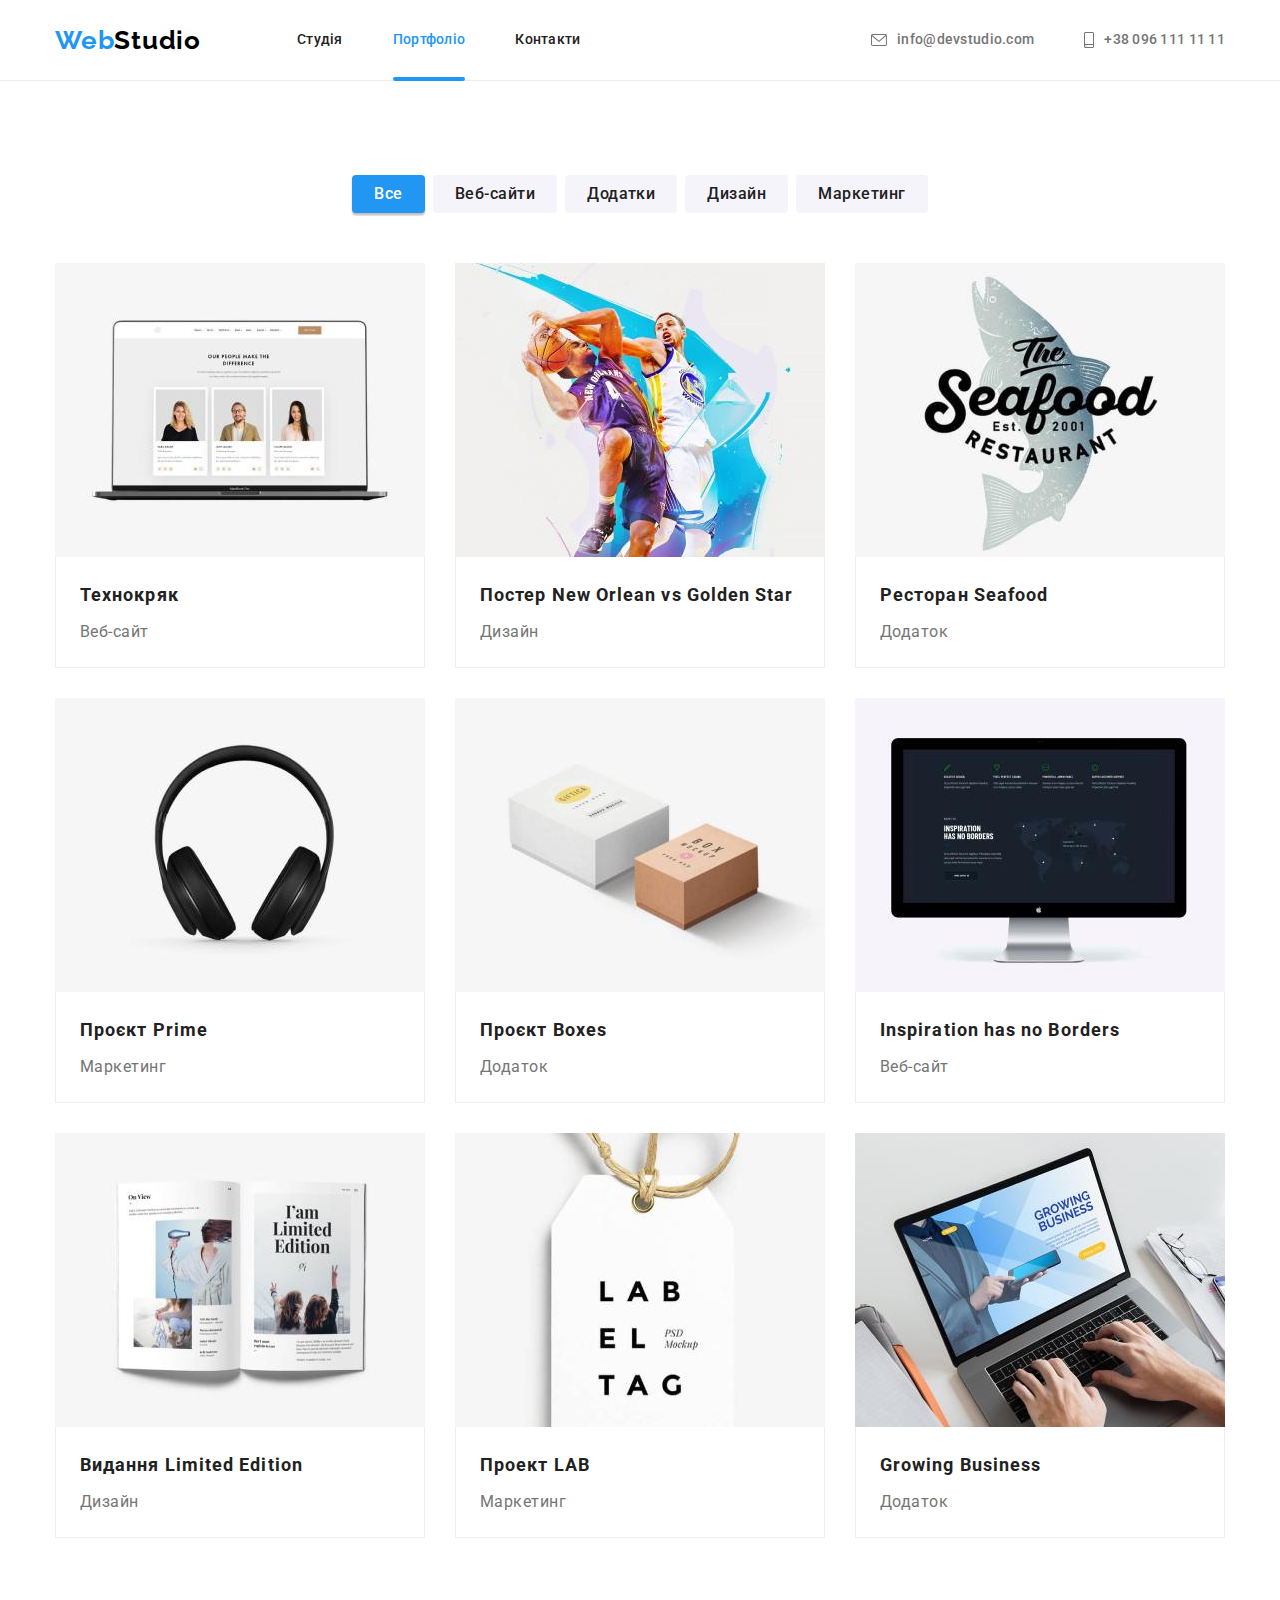
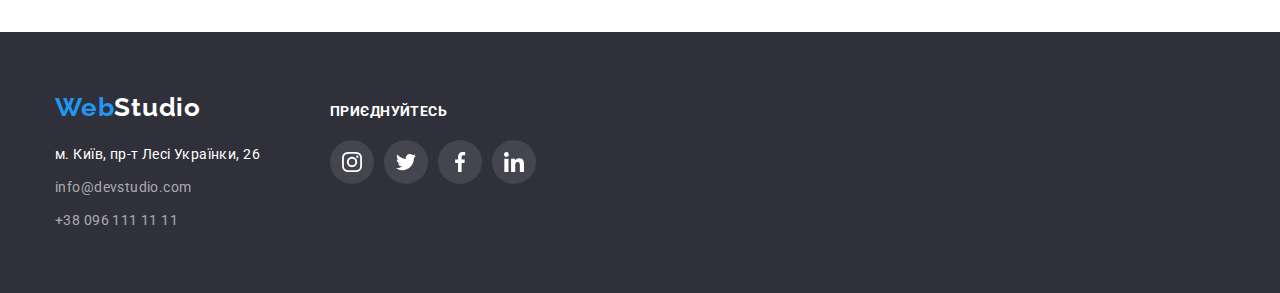
==== portfolio.html @ 8fc2aa2e "Initial commit" ====
<!DOCTYPE html>
<html lang="uk">
  <head>
    <meta charset="UTF-8" />
    <meta http-equiv="X-UA-Compatible" content="IE=edge" />
    <meta name="viewport" content="width=device-width, initial-scale=1.0" />
    <title>Document</title>
    <link rel="preconnect" href="https://fonts.googleapis.com" />
    <link rel="preconnect" href="https://fonts.gstatic.com" crossorigin />
    <link
      href="https://fonts.googleapis.com/css2?family=Raleway:wght@700&family=Roboto:wght@400;500;700;900&display=swap"
      rel="stylesheet"
    />
    <link
      rel="stylesheet"
      href="https://cdnjs.cloudflare.com/ajax/libs/modern-normalize/1.0.0/modern-normalize.min.css"
    />
    <link rel="stylesheet" href="./css/style.css" />
  </head>
  <body>
    <header class="header">
      <div class="header-container container">
        <a class="link header-logo" href="./index.html" lang="en">
          <span class="logo-span">Web</span>Studio</a
        >
        <nav>
          <ul class="header-nav list">
            <li>
              <a class="header-link link" href="./index.html">Студія</a>
            </li>
            <li>
              <a class="header-link link current" href="./portfolio.html"
                >Портфоліо</a
              >
            </li>
            <li><a class="header-link link" href="#">Контакти</a></li>
          </ul>
        </nav>
        <ul class="header-contacts-list list">
          <li class="header-contacts-item">
            <a class="header-contacts link" href="mailto:info@devstudio.com"
              ><svg class="icon icon-header" width="16" height="12">
                <use href="./images/icon.svg#icon-envelope"></use>
              </svg>
              info@devstudio.com</a
            >
          </li>
          <li class="header-contacts-item">
            <a class="header-contacts link" href="tel:+380961111111"
              ><svg class="icon icon-header" width="10" height="16">
                <use href="./images/icon.svg#icon-smartphone"></use>
              </svg>
              +38 096 111 11 11</a
            >
          </li>
        </ul>
      </div>
    </header>

    <main>
      <section class="section">
        <div class="container">
          <h1 hidden>Портфоліо</h1>

          <ul class="filter-list list">
            <li class="filter-item">
              <button type="button" class="filter-btn filter-current">
                Все
              </button>
            </li>
            <li class="filter-item">
              <button type="button" class="filter-btn">Веб-сайти</button>
            </li>
            <li class="filter-item">
              <button type="button" class="filter-btn">Додатки</button>
            </li>
            <li class="filter-item">
              <button type="button" class="filter-btn">Дизайн</button>
            </li>
            <li class="filter-item">
              <button type="button" class="filter-btn">Маркетинг</button>
            </li>
          </ul>

          <ul class="portfolio-list list">
            <li class="portfolio-card">
              <a href="#" class="link card-link">
                <div class="portfolio-overlay">
                  <img
                    src="./images/technocrack.jpg"
                    alt="ноутбук"
                    class="card-img"
                    width="370"
                  />
                  <p class="overlay-text">
                    Ресурс пропонує комплексні пропозиції з різним рівнем
                    функціоналу та сервісів. Все це дозволить відвідувачу
                    отримати вичерпні відомості про компанію чи приватну особу.
                  </p>
                </div>
                <div class="card-description">
                  <h3 class="card-title">Технокряк</h3>
                  <p class="card-text">Веб-сайт</p>
                </div>
              </a>
            </li>
            <li class="portfolio-card">
              <a href="#" class="link card-link">
                <div class="portfolio-overlay">
                  <img
                    src="./images/poster-new-orlean-vs-golden-star.jpg"
                    alt="баскетбольний постер"
                    class="card-img"
                    width="370"
                  />
                  <p class="overlay-text">
                    Ресурс пропонує комплексні пропозиції з різним рівнем
                    функціоналу та сервісів. Все це дозволить відвідувачу
                    отримати вичерпні відомості про компанію чи приватну особу.
                  </p>
                </div>
                <div class="card-description">
                  <h3 class="card-title">
                    Постер <span lang="en">New Orlean vs Golden Star</span>
                  </h3>
                  <p class="card-text">Дизайн</p>
                </div>
              </a>
            </li>
            <li class="portfolio-card">
              <a href="#" class="link card-link">
                <div class="portfolio-overlay">
                  <img
                    src="./images/restaurant-seafood.jpg"
                    alt="логотип ресторану seafood"
                    class="card-img"
                    width="370"
                  />
                  <p class="overlay-text">
                    Ресурс пропонує комплексні пропозиції з різним рівнем
                    функціоналу та сервісів. Все це дозволить відвідувачу
                    отримати вичерпні відомості про компанію чи приватну особу.
                  </p>
                </div>
                <div class="card-description">
                  <h3 class="card-title">
                    Ресторан <span lang="en">Seafood</span>
                  </h3>
                  <p class="card-text">Додаток</p>
                </div>
              </a>
            </li>
            <li class="portfolio-card">
              <a href="#" class="link card-link">
                <div class="portfolio-overlay">
                  <img
                    src="./images/project-prime.jpg"
                    alt="навушники"
                    class="card-img"
                    width="370"
                  />
                  <p class="overlay-text">
                    Ресурс пропонує комплексні пропозиції з різним рівнем
                    функціоналу та сервісів. Все це дозволить відвідувачу
                    отримати вичерпні відомості про компанію чи приватну особу.
                  </p>
                </div>
                <div class="card-description">
                  <h3 class="card-title">
                    Проєкт <span lang="en">Prime</span>
                  </h3>
                  <p class="card-text">Маркетинг</p>
                </div>
              </a>
            </li>
            <li class="portfolio-card">
              <a href="#" class="link card-link">
                <div class="portfolio-overlay">
                  <img
                    src="./images/project-boxes.jpg"
                    alt="дві коробки"
                    class="card-img"
                    width="370"
                  />
                  <p class="overlay-text">
                    Ресурс пропонує комплексні пропозиції з різним рівнем
                    функціоналу та сервісів. Все це дозволить відвідувачу
                    отримати вичерпні відомості про компанію чи приватну особу.
                  </p>
                </div>
                <div class="card-description">
                  <h3 class="card-title">
                    Проєкт <span lang="en">Boxes</span>
                  </h3>
                  <p class="card-text">Додаток</p>
                </div>
              </a>
            </li>
            <li class="portfolio-card">
              <a href="#" class="link card-link">
                <div class="portfolio-overlay">
                  <img
                    src="./images/inspiration-has-no-borders.jpg"
                    alt="екран з сайтом"
                    class="card-img"
                    width="370"
                  />
                  <p class="overlay-text">
                    Ресурс пропонує комплексні пропозиції з різним рівнем
                    функціоналу та сервісів. Все це дозволить відвідувачу
                    отримати вичерпні відомості про компанію чи приватну особу.
                  </p>
                </div>
                <div class="card-description">
                  <h3 class="card-title" lang="en">
                    Inspiration has no Borders
                  </h3>
                  <p class="card-text">Веб-сайт</p>
                </div>
              </a>
            </li>
            <li class="portfolio-card">
              <a href="#" class="link card-link">
                <div class="portfolio-overlay">
                  <img
                    src="./images/limited-edition.jpg"
                    alt="примірник видання Limited Edition"
                    class="card-img"
                    width="370"
                  />
                  <p class="overlay-text">
                    Ресурс пропонує комплексні пропозиції з різним рівнем
                    функціоналу та сервісів. Все це дозволить відвідувачу
                    отримати вичерпні відомості про компанію чи приватну особу.
                  </p>
                </div>
                <div class="card-description">
                  <h3 class="card-title">
                    Видання <span lang="en">Limited Edition</span>
                  </h3>
                  <p class="card-text">Дизайн</p>
                </div>
              </a>
            </li>
            <li class="portfolio-card">
              <a href="#" class="link card-link">
                <div class="portfolio-overlay">
                  <img
                    src="./images/project-lab.jpg"
                    alt="ярлик (бірка) LAB"
                    class="card-img"
                    width="370"
                  />
                  <p class="overlay-text">
                    Ресурс пропонує комплексні пропозиції з різним рівнем
                    функціоналу та сервісів. Все це дозволить відвідувачу
                    отримати вичерпні відомості про компанію чи приватну особу.
                  </p>
                </div>
                <div class="card-description">
                  <h3 class="card-title">Проект <span lang="en">LAB</span></h3>
                  <p class="card-text">Маркетинг</p>
                </div>
              </a>
            </li>
            <li class="portfolio-card">
              <a href="#" class="link card-link">
                <div class="portfolio-overlay">
                  <img
                    src="./images/growing-business.jpg"
                    alt="користувач переглядає сайт Growing Business на ноутбуці"
                    class="card-img"
                    width="370"
                  />
                  <p class="overlay-text">
                    Ресурс пропонує комплексні пропозиції з різним рівнем
                    функціоналу та сервісів. Все це дозволить відвідувачу
                    отримати вичерпні відомості про компанію чи приватну особу.
                  </p>
                </div>
                <div class="card-description">
                  <h3 class="card-title" lang="en">Growing Business</h3>
                  <p class="card-text">Додаток</p>
                </div>
              </a>
            </li>
          </ul>
        </div>
      </section>
    </main>

    <footer class="footer">
      <div class="container footer-container">
        <div class="footer-contacts-container">
          <a class="link footer-logo" href="./index.html" lang="en">
            <span class="logo-span">Web</span>Studio</a
          >

          <address class="footer-address">
            <a
              class="postal-address link"
              href="https://goo.gl/maps/RN5q9pUmJRrH2zyX9"
              target="_blank"
              rel="noopener noreferrer nofollow"
              >м. Київ, пр-т Лесі Українки, 26</a
            >

            <ul class="list contact-list">
              <li class="contact-item">
                <a class="contact-footer link" href="mailto:info@devstudio.com"
                  >info@devstudio.com</a
                >
              </li>
              <li class="contact-item">
                <a class="contact-footer link" href="tel:+380961111111"
                  >+38 096 111 11 11
                </a>
              </li>
            </ul>
          </address>
        </div>
        <div class="footer-contacts">
          <p class="footer-title">Приєднуйтесь</p>
          <ul class="list social-list">
            <li>
              <a class="link social-link social-link-footer" href="#">
                <svg class="icon social-icon" width="20" height="20">
                  <use href="./images/icon.svg#icon-instagram"></use>
                </svg>
              </a>
            </li>
            <li>
              <a class="link social-link social-link-footer" href="#">
                <svg class="icon social-icon" width="20" height="20">
                  <use href="./images/icon.svg#icon-twitter"></use>
                </svg>
              </a>
            </li>
            <li>
              <a class="link social-link social-link-footer" href="#">
                <svg class="icon social-icon" width="20" height="20">
                  <use href="./images/icon.svg#icon-facebook"></use>
                </svg>
              </a>
            </li>
            <li>
              <a class="link social-link social-link-footer" href="#">
                <svg class="icon social-icon" width="20" height="20">
                  <use href="./images/icon.svg#icon-linkedin"></use>
                </svg>
              </a>
            </li>
          </ul>
        </div>
      </div>
    </footer>
  </body>
</html>
---- css/style.css ----
:root {
  --primary-text-color: #757575;
  --title-text-color: #212121;
  --title-text-color2: #ffffff;
  --сontact-information-text: rgba(255, 255, 255, 0.6);
  --logo-black-color: #000;

  --accent-color: #2196f3;
  --accent-color2: #188ce8;

  /*background  */
  --primary-background-color: #fff;
  --background-card: #f5f4fa;
  --background-footer: #2f303a;
  --background-img: rgba(47, 48, 58, 0.4);

  /* border */
  --border-card: #eeeeee;

  /* icon */
  --primary-icon-color: #afb1b8;
  --icon-background: rgba(255, 255, 255, 0.1);
  /* shadow */
  --card-shadow: 0px 1px 3px rgba(0, 0, 0, 0.12),
    0px 1px 1px rgba(0, 0, 0, 0.14), 0px 2px 1px rgba(0, 0, 0, 0.2);
}

* {
  /* outline: green solid 1px; */
}

h1,
h2,
h3,
p {
  margin: 0 0;
}

body {
  background-color: var(--primary-background-color);
  color: var(--primary-text-color);
  font-family: "Roboto", sans-serif;

  /*  */
}
.list {
  list-style: none;

  padding: 0;
  margin: 0;
}

.link {
  text-decoration: none;
}

.section-title {
  font-weight: 700;
  font-size: 36px;
  line-height: 1.16;
  text-align: center;
  letter-spacing: 0.03em;
  margin-bottom: 50px;

  color: var(--title-text-color);
}

.container {
  width: 1200px;
  padding-left: 15px;
  padding-right: 15px;
  margin-left: auto;
  margin-right: auto;
}

.section {
  padding-top: 94px;
  padding-bottom: 94px;
}

/* ----- header ----- */
.header {
  background-color: var(--primary-background-color);
  border-bottom: 1px solid var(--border-card);
}

.header-logo {
  color: var(--logo-black-color);
  font-family: "Raleway";
  font-weight: 700;
  font-size: 26px;
  line-height: 1.19;
  letter-spacing: 0.03em;
  padding-top: 24px;
  padding-bottom: 24px;
  /* display: block; */
}
.logo-span {
  color: var(--accent-color);
}

.header-link,
.header-contacts {
  font-size: 14px;
  line-height: 1.14;
  letter-spacing: 0.02em;
  font-weight: 500;
  color: var(--title-text-color);
  padding-top: 32px;
  padding-bottom: 32px;
  display: flex;
  align-items: center;

  transition: color 250ms cubic-bezier(0.4, 0, 0.2, 1);
}

.header-contacts {
  color: var(--primary-text-color);
}

.header-contacts:hover,
.header-contacts:focus,
.header-link:hover,
.header-link:focus {
  color: var(--accent-color);
}

.current {
  color: var(--accent-color);
  position: relative;
}
.current::after {
  position: absolute;
  bottom: -1.5%;
  left: 0;
  content: "";
  width: 100%;
  height: 4px;
  background-color: var(--accent-color);
  border-radius: 2px;
}

/* header-decor */

.header-container {
  display: flex;
  align-items: center;
}

.header-nav {
  display: flex;
  gap: 50px;
  margin-left: 96px;
  padding-left: 0;
}

.header-contacts-list {
  display: flex;
  margin-left: auto;
  gap: 50px;
  padding-left: 0;
}

/* ----- hero ----- */

.hero-section {
  background-color: var(--background-footer);
  text-align: center;
  padding-top: 200px;
  padding-bottom: 200px;
  /*  */
  max-width: 1600px;
  max-height: 600px;
  margin-left: auto;
  margin-right: auto;
  background-size: cover;
  background-repeat: no-repeat;
  background-position: center;
  background-image: linear-gradient(
      to right,
      var(--background-img),
      var(--background-img)
    ),
    url(..//images/background-img.jpg);
}

.hero-title {
  font-weight: 900;
  font-size: 44px;
  line-height: 1.36;

  letter-spacing: 0.06em;
  text-transform: uppercase;
  color: var(--title-text-color2);

  width: 696px;
  margin-left: auto;
  margin-right: auto;
  margin-bottom: 30px;
}

.btn {
  font-weight: 700;
  font-size: 16px;
  line-height: 1.88;

  letter-spacing: 0.06em;
  color: var(--title-text-color2);

  background: var(--accent-color);
  box-shadow: 0px 4px 4px rgba(0, 0, 0, 0.15);
  border-radius: 4px;
  border: 0;

  cursor: pointer;
  font-family: inherit;

  padding: 10px 32px;
  transition: background-color 250ms cubic-bezier(0.4, 0, 0.2, 1);
}

.btn:focus,
.btn:hover {
  background-color: var(--accent-color2);
}

/* .container-hero {

} */
/* ----- особливості ----- */

.feature-subtitle {
  font-weight: 700;
  font-size: 14px;
  line-height: 1.14;
  letter-spacing: 0.03em;
  text-transform: uppercase;

  color: var(--title-text-color);
}

.feature-text {
  font-size: 14px;
  line-height: 1.71;
  letter-spacing: 0.03em;
}

.feature-list {
  display: flex;
  gap: 30px;
}

.feature-subtitle {
  margin-bottom: 10px;
}

.feature-item {
  flex-basis: calc((100% - 3 * 30px) / 4);
}

/* Чим ми займаємося */
.activity-list {
  display: flex;
  gap: 30px;
}
.activity-item {
  position: relative;
}

.activity-img {
  display: block;
}

.activity-title {
  font-weight: 700;
  font-size: 14px;
  line-height: 1.14;
  text-align: center;
  letter-spacing: 0.03em;
  text-transform: uppercase;

  color: var(--primary-background-color);
  background: rgba(47, 48, 58, 0.8);

  display: flex;
  justify-content: center;
  align-items: center;
  height: 70px;
  width: 100%;

  position: absolute;
  bottom: 0;
}

.activity-section {
  padding-top: 0;
}

/* ----- Команда ----- */
.team-section {
  background-color: var(--background-card);
}
.team-item {
  background-color: var(--primary-background-color);
  box-shadow: var(--card-shadow);
  border-radius: 0px 0px 4px 4px;
}

.team-list {
  display: flex;
  gap: 30px;
}
.team-img {
  display: block;
}

.team-name {
  font-weight: 500;
  font-size: 16px;
  line-height: 1.18;
  text-align: center;
  letter-spacing: 0.03em;

  color: var(--title-text-color);
  margin-bottom: 10px;
}

.team-description {
  padding-top: 30px;
  padding-bottom: 30px;
}

.team-profession {
  font-size: 16px;
  line-height: 1.18;
  text-align: center;
  letter-spacing: 0.03em;
  margin-bottom: 16px;
}

/* ----- footer ----- */

.footer {
  background-color: var(--background-footer);
  padding-top: 60px;
  padding-bottom: 60px;
}

.footer-container {
  display: flex;
  align-items: baseline;
}

.footer-logo {
  color: var(--title-text-color2);
  font-family: "Raleway";
  font-weight: 700;
  font-size: 26px;
  line-height: 1.19;
  letter-spacing: 0.03em;
  margin-bottom: 20px;
  display: block;
}

.footer-address {
  font-style: normal;
}
.postal-address {
  font-size: 14px;
  line-height: 1.71;
  letter-spacing: 0.03em;

  color: var(--title-text-color2);
  margin-bottom: 9px;
  display: block;

  transition: color 250ms cubic-bezier(0.4, 0, 0.2, 1);
}
.contact-item {
  margin-bottom: 9px;
}

.contact-item:last-child {
  margin-bottom: 0px;
}

.contact-footer {
  font-size: 14px;
  line-height: 1.71;
  letter-spacing: 0.03em;
  color: var(--сontact-information-text);
  transition: color 250ms cubic-bezier(0.4, 0, 0.2, 1);
}

.contact-footer:focus,
.contact-footer:hover,
.postal-address:focus,
.postal-address:hover {
  color: var(--accent-color);
}

.footer-title {
  font-weight: 700;
  font-size: 14px;
  line-height: 1.14;
  letter-spacing: 0.03em;
  text-transform: uppercase;

  color: var(--title-text-color2);

  margin-bottom: 20px;
}

.footer-contacts-container {
  margin-right: 70px;
}

.subscription-input {
  border: 1px solid rgba(255, 255, 255, 0.3);
  border-radius: 4px;
  background-color: inherit;

  font-size: 16px;
  line-height: 1.25;
  letter-spacing: 0.03em;

  transition: border-color 250ms cubic-bezier(0.4, 0, 0.2, 1);
  padding: 15px 16px;
  width: 358px;
  height: 50px;
  margin-right: 12px;

  color: var(--title-text-color2);
}

.subscription-input:hover,
.subscription-input:focus {
  border-color: var(--accent-color);
}
.footer-form {
  display: flex;
}

.footer-btn {
  display: flex;
  align-items: center;
  justify-content: center;
  padding: 10px 28px;
  min-width: 200px;
  height: 50px;
}

.footer-btn::after {
  content: "";
  display: flex;
  width: 24px;
  height: 24px;
  margin-left: 10px;
  background-image: url(../images/footer-form-send.svg);
  background-size: contain;
  background-repeat: no-repeat;
}

.footer-social-container {
  margin-right: 93px;
}

/* ----- portfolio ----- */
.filter-list {
  display: flex;
  gap: 8px;
  justify-content: center;
  margin-bottom: 50px;
}

.filter-btn {
  font-weight: 500;
  font-size: 16px;
  line-height: 1.62;
  text-align: center;
  letter-spacing: 0.03em;
  color: var(--title-text-color);
  /*  */

  background-color: var(--background-card);
  border-radius: 4px;
  border: 0;
  cursor: pointer;
  font-family: inherit;

  padding: 6px 22px;

  transition-property: color, background-color, box-shadow;
  transition-duration: 250ms;
  transition-timing-function: cubic-bezier(0.4, 0, 0.2, 1);
}

.filter-current,
.filter-btn:hover,
.filter-btn:focus {
  color: var(--title-text-color2);
  background-color: var(--accent-color);

  box-shadow: 0px 3px 1px rgba(0, 0, 0, 0.1), 0px 1px 2px rgba(0, 0, 0, 0.08),
    0px 2px 2px rgba(0, 0, 0, 0.12);

  /* transition: color, background-color 7250ms cubic-bezier(0.4, 0, 0.2, 1); */
}

.portfolio-list {
  display: flex;
  gap: 30px;
  flex-wrap: wrap;
}

.card-img {
  display: block;
}

.portfolio-card {
  width: calc((100% - 2 * 30px) / 3);
}

.card-link {
  display: block;
  transition: box-shadow 250ms cubic-bezier(0.4, 0, 0.2, 1);
}
.card-link:hover,
.card-link:focus {
  box-shadow: var(--card-shadow);
}

.card-description {
  border-left: 1px solid var(--border-card);
  border-right: 1px solid var(--border-card);
  border-bottom: 1px solid var(--border-card);

  padding-top: 20px;
  padding-bottom: 20px;
  padding-left: 24px;
  padding-right: 24px;
}

.card-title {
  font-weight: 700;
  font-size: 18px;
  line-height: 2;
  letter-spacing: 0.06em;
  color: var(--title-text-color);
  margin-bottom: 4px;
}

.card-text {
  font-size: 16px;
  line-height: 1.88;
  letter-spacing: 0.03em;
  color: var(--primary-text-color);
}

/*  icon  */

.icon {
  fill: currentColor;
}
.icon-header {
  margin-right: 10px;
}

.container-icon-feature {
  display: flex;
  align-items: center;
  justify-content: center;
  flex-basis: calc((100% - 3 * 30px) / 4);
  height: 120px;
  background-color: var(--background-card);
  margin-bottom: 30px;
  border-radius: 4px;
}
.social-list {
  display: flex;
  align-items: center;
  justify-content: center;
  gap: 10px;
}

.social-link {
  display: flex;
  align-items: center;
  justify-content: center;
  color: var(--primary-icon-color);
  border-radius: 50%;
  width: 44px;
  height: 44px;

  transition-property: color, background-color;
  transition-duration: 250ms;
  transition-timing-function: cubic-bezier(0.4, 0, 0.2, 1);
}

.social-link:hover,
.social-link:focus {
  background-color: var(--accent-color);
  color: var(--primary-background-color);
}
.social-link-footer {
  color: var(--title-text-color2);
  background-color: var(--icon-background);

  transition-property: color;
  transition-duration: 250ms;
  transition-timing-function: cubic-bezier(0.4, 0, 0.2, 1);
}

.customers-list {
  display: flex;
  gap: 30px;
}

.customers-item {
  flex-basis: calc((100% - 5 * 30px) / 6);
  height: 92px;
}

.customers-link {
  display: flex;
  align-items: center;
  justify-content: center;
  color: var(--primary-icon-color);

  border: 1px solid var(--primary-icon-color);
  border-radius: 4px;
  width: 100%;
  height: 100%;

  transition-property: color, border-color;
  transition-duration: 250ms;
  transition-timing-function: cubic-bezier(0.4, 0, 0.2, 1);
}

.customers-link:hover,
.customers-link:focus {
  color: var(--accent-color);
  border-color: var(--accent-color);
}

/* overlay */

.portfolio-overlay {
  position: relative;

  overflow: hidden;

  /* transition: transform 250ms ease; */
}

.overlay-text {
  position: absolute;
  bottom: -100%;
  width: 100%;
  height: 100%;
  padding-left: 24px;
  padding-right: 24px;
  padding-top: 63px;
  padding-bottom: 63px;
  font-size: 18px;
  line-height: 1.56;
  /* or 156% */

  letter-spacing: 0.03em;

  color: var(--primary-background-color);
  background-color: rgba(33, 150, 243, 0.9);
  transform: translateY(0%);
  transition: transform 250ms ease;
}
.card-link:hover .overlay-text,
.card-link:focus .overlay-text {
  transform: translateY(-100%);
  transition: transform 250ms ease;
}

/* modal */

.backdrop {
  position: fixed;
  top: 0;
  left: 0;
  width: 100%;
  height: 100%;
  background: rgba(0, 0, 0, 0.2);

  opacity: 1;
  transition: opacity 500ms cubic-bezier(0.4, 0, 0.2, 1);
}

.backdrop.is-hidden {
  opacity: 0;
  pointer-events: none;
}

.modal {
  width: 528px;
  height: 581px;
  /* height: 100px; */
  /* opacity: 1; */
  background-color: #fff;
  position: absolute;
  padding: 40px;
  top: 50%;
  left: 50%;
  transform: translate(-50%, -50%) translateY(0%);
  transition: transform 500ms cubic-bezier(0.4, 0, 0.2, 1);
}

.backdrop.is-hidden .modal {
  /* opacity: 0; */

  transform: translate(-50%, -50%) translateY(-100%);
}

.button-close {
  display: flex;
  justify-content: center;
  align-items: center;
  position: absolute;
  right: 8px;
  top: 8px;
  border: 1px solid rgba(0, 0, 0, 0.1);
  background-color: var(--primary-background-color);
  border-radius: 50%;
  height: 30px;
  width: 30px;
}

.modal-close-icon {
  transition: fill 250ms cubic-bezier(0.4, 0, 0.2, 1);
}
.button-close:hover .modal-close-icon,
.button-close:focus .modal-close-icon {
  fill: var(--accent-color);
}

.form-title {
  font-weight: 700;
  font-size: 20px;
  line-height: 1.15;
  text-align: center;
  letter-spacing: 0.03em;
  margin-bottom: 12px;
  color: var(--title-text-color);
}

.thumb-input {
  display: flex;
  flex-direction: column;
  margin-bottom: 10px;
}

.input-wrapper {
  position: relative;
}

.input-form {
  width: 100%;

  border: 1px solid rgba(33, 33, 33, 0.2);
  border-radius: 4px;
  height: 40px;
  outline: none;
  padding: 12px 42px;
  transition: border-color 250ms cubic-bezier(0.4, 0, 0.2, 1);
}

.input-form:hover,
.input-form:focus {
  border-color: var(--accent-color);
}

.input-comment {
  resize: none;
  font-size: 12px;
  line-height: 1.17;
  letter-spacing: 0.01em;
  padding: 12px 16px;
  height: 120px;
}

.input-label {
  width: 100%;
  margin-bottom: 4px;
  font-size: 12px;
  line-height: 1.16;
  /* identical to box height */

  letter-spacing: 0.01em;
}

.input-icon {
  position: absolute;
  top: 50%;
  left: 12px;
  transform: translateY(-50%);
  fill: var(--title-text-color);
  transition: fill 250ms cubic-bezier(0.4, 0, 0.2, 1);
}

.input-form:hover + .input-icon,
.input-form:focus + .input-icon {
  fill: var(--accent-color);
}

.label-checkbox {
  display: flex;
  align-items: center;
  justify-content: center;

  margin-bottom: 30px;
}

.checkbox {
  appearance: none;
}

.checkbox-icon {
  display: inline-block;

  width: 16px;
  height: 16px;

  background-image: url(../images/checkbox-false.svg);
  background-repeat: no-repeat;
  background-size: contain;

  margin-right: 8px;
}

.checkbox:checked + .checkbox-icon {
  background-image: url(../images/checkbox-true.svg);
}

.checkbox-text,
.checkbox-link {
  font-size: 14px;
  line-height: 1.71;
  letter-spacing: 0.03em;
}

.checkbox-link {
  color: var(--accent-color);
}

.modal-btn {
  display: block;
  margin-right: auto;
  margin-left: auto;
}
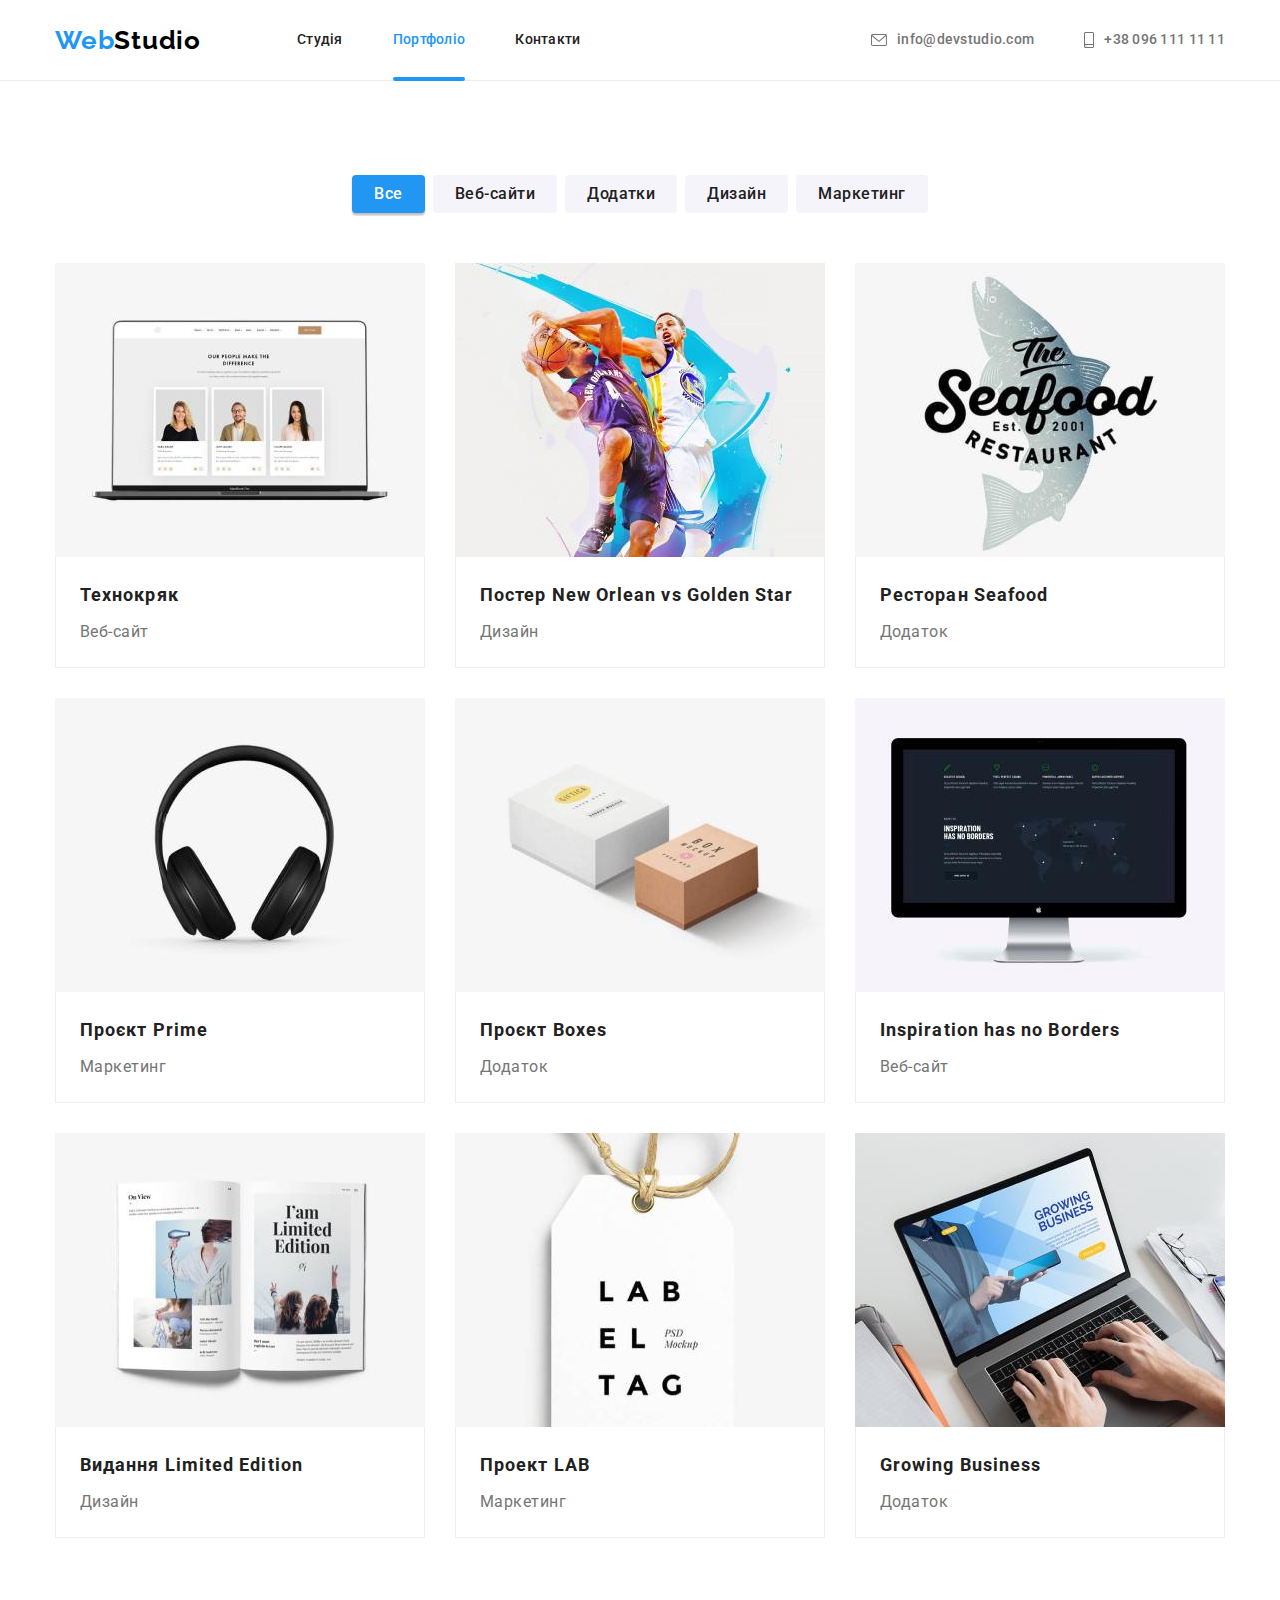
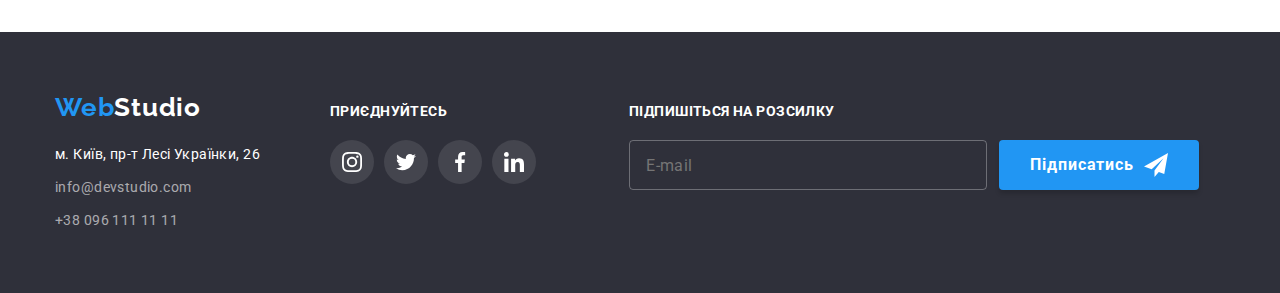
==== commit 925a978e: "v02" ====
--- a/portfolio.html
+++ b/portfolio.html
@@ -319,7 +319,7 @@
             </ul>
           </address>
         </div>
-        <div class="footer-contacts">
+        <div class="footer-social-container">
           <p class="footer-title">Приєднуйтесь</p>
           <ul class="list social-list">
             <li>
@@ -351,6 +351,21 @@
               </a>
             </li>
           </ul>
+        </div>
+
+        <div class="footer-subscription">
+          <p class="footer-title">Підпишіться на розсилку</p>
+          <form class="footer-form">
+            <input
+              class="subscription-input"
+              type="email"
+              name="subscription_email"
+              id="subscription_email"
+              placeholder="E-mail"
+            />
+
+            <button class="btn footer-btn" type="submit">Підписатись</button>
+          </form>
         </div>
       </div>
     </footer>
--- a/css/style.css
+++ b/css/style.css
@@ -853,4 +853,8 @@
   display: block;
   margin-right: auto;
   margin-left: auto;
-}
+
+  padding: 10px 28px;
+  min-width: 200px;
+  height: 50px;
+}
